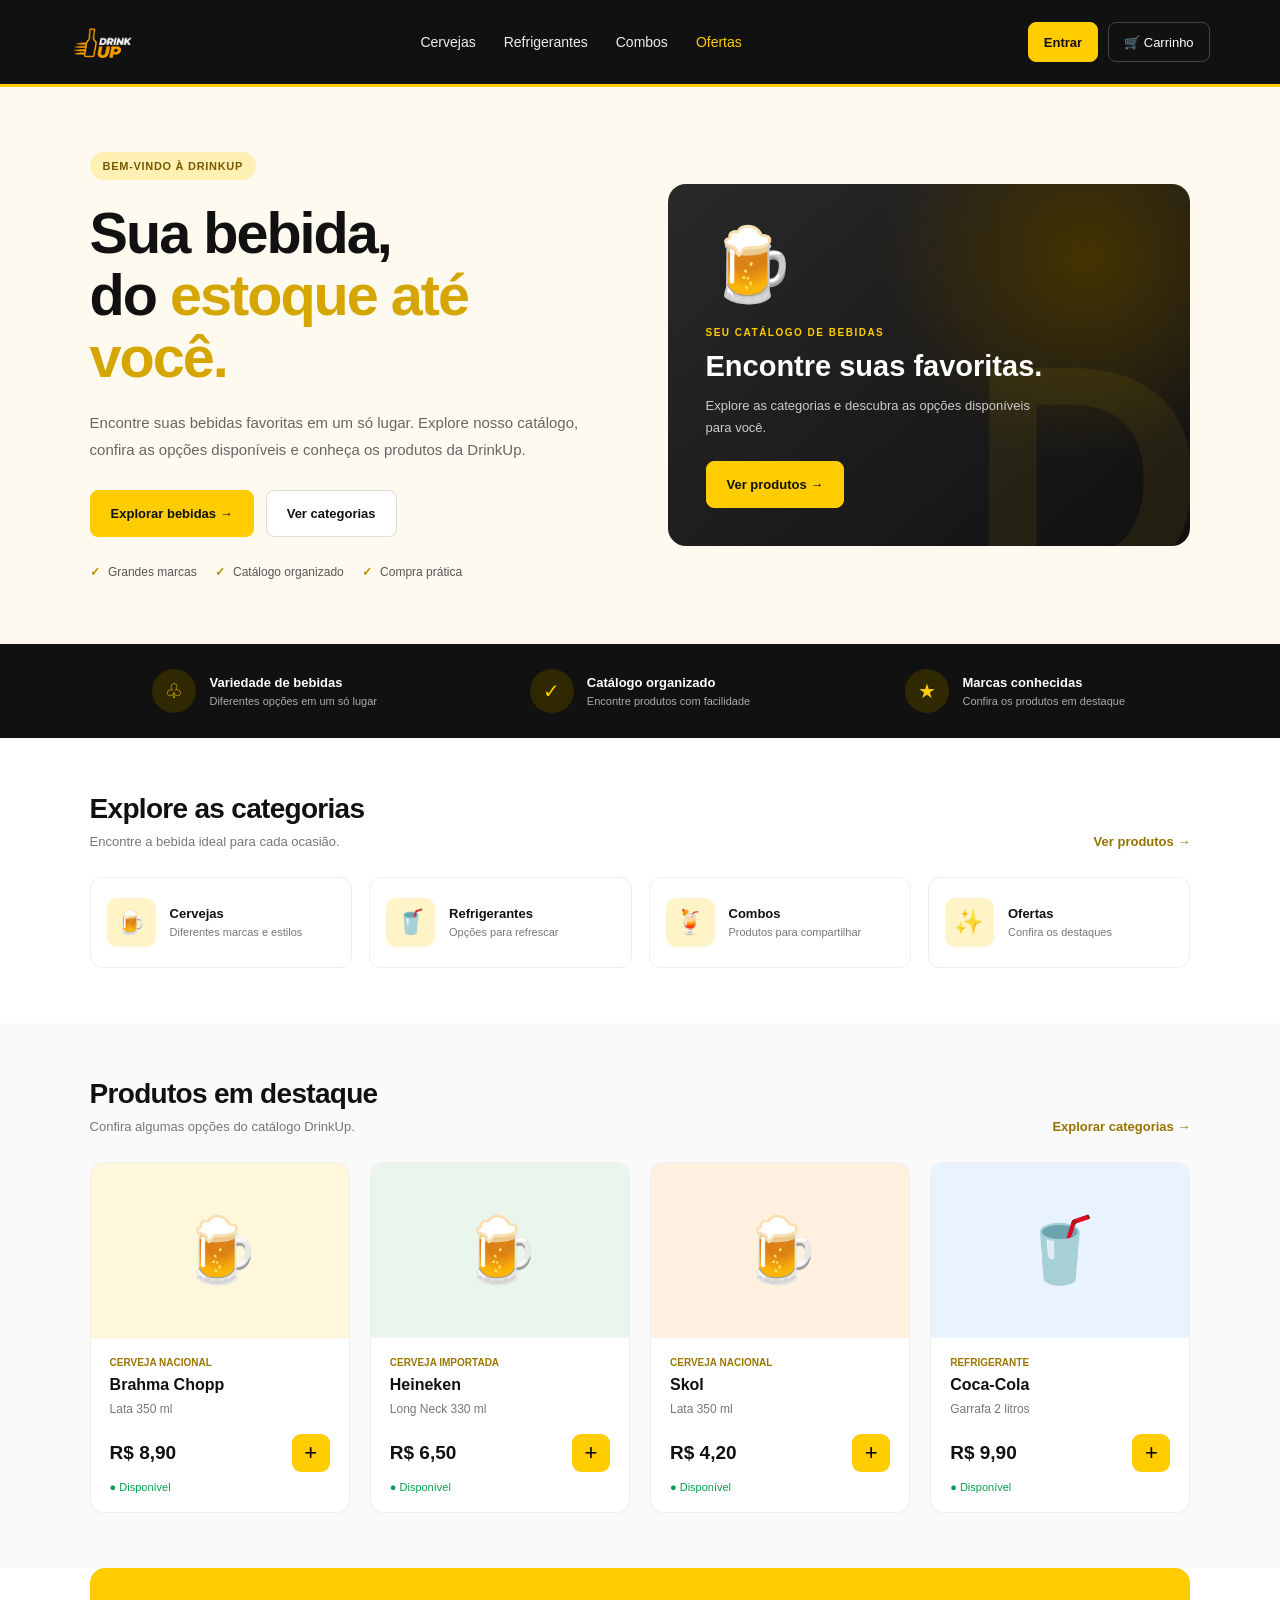
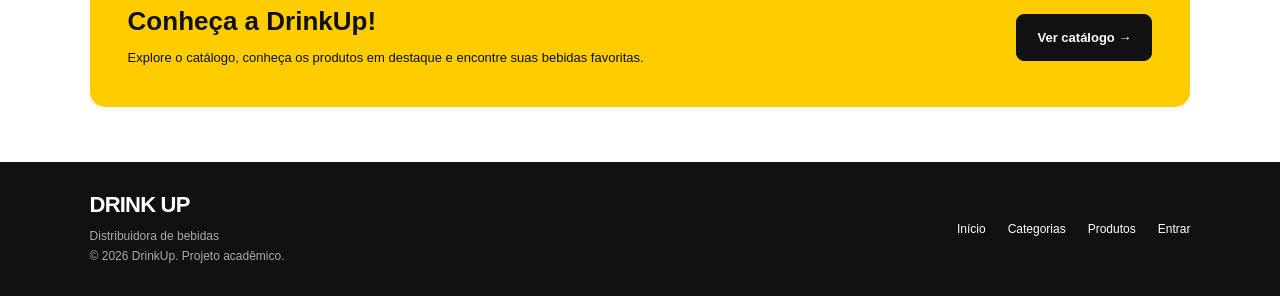
==== DrinkUp/src/main/webapp/index.html @ a0549a08 "Adição de páginas comuns para o usuário" ====
<!DOCTYPE html>
<html lang="pt-BR">
<head>
    <meta charset="UTF-8">
    <meta name="viewport" content="width=device-width, initial-scale=1.0">
    <title>DrinkUp | Distribuidora de Bebidas</title>

    <link rel="stylesheet" href="index.css">
</head>

<body>

    <!-- CABEÇALHO -->
    <header class="cabecalho">

        <a href="#inicio" class="logo" aria-label="Página inicial DrinkUp">
            <img src="imagensHtml/logoDrinkUp.png" alt="Logo Drink Up" class="logo-imagem">
        </a>

        <nav class="navegacao" aria-label="Menu principal">
            <a href="#categorias">Cervejas</a>
            <a href="#categorias">Refrigerantes</a>
            <a href="#produtos">Combos</a>
            <a href="#ofertas" class="destaque">Ofertas</a>
        </nav>

        <div class="acoes-cabecalho">
            <a href="paginaLogin.html" class="botao-cabecalho botao-login-cabecalho">Entrar</a>
            <a href="#carrinho" class="botao-cabecalho">🛒 Carrinho</a>
        </div>

    </header>

    <main class="conteudo-principal">

        <!-- APRESENTAÇÃO -->
        <section class="apresentacao" id="inicio">

            <div class="conteudo-apresentacao">
                <span class="selo-apresentacao">BEM-VINDO À DRINKUP</span>

                <h1>
                    Sua bebida,<br>
                    do <span>estoque até você.</span>
                </h1>

                <p class="descricao-apresentacao">
                    Encontre suas bebidas favoritas em um só lugar.
                    Explore nosso catálogo, confira as opções disponíveis
                    e conheça os produtos da DrinkUp.
                </p>

                <div class="acoes-apresentacao">
                    <a href="#produtos" class="botao-primario">
                        Explorar bebidas &rarr;
                    </a>

                    <a href="#categorias" class="botao-secundario">
                        Ver categorias
                    </a>
                </div>

                <div class="beneficios-apresentacao">
                    <span><strong>✓</strong> Grandes marcas</span>
                    <span><strong>✓</strong> Catálogo organizado</span>
                    <span><strong>✓</strong> Compra prática</span>
                </div>
            </div>

            <div class="visual-apresentacao">
                <div class="icone-visual">🍺</div>
                <span class="rotulo-visual">SEU CATÁLOGO DE BEBIDAS</span>
                <h2>Encontre suas favoritas.</h2>
                <p>
                    Explore as categorias e descubra as opções
                    disponíveis para você.
                </p>
                <a href="#produtos" class="botao-primario">
                    Ver produtos &rarr;
                </a>
            </div>

        </section>

        <!-- VANTAGENS -->
        <section class="vantagens" aria-label="Vantagens">
            <div class="item-vantagem">
                <div class="icone-vantagem">♧</div>
                <div>
                    <h3>Variedade de bebidas</h3>
                    <p>Diferentes opções em um só lugar</p>
                </div>
            </div>

            <div class="item-vantagem">
                <div class="icone-vantagem">✓</div>
                <div>
                    <h3>Catálogo organizado</h3>
                    <p>Encontre produtos com facilidade</p>
                </div>
            </div>

            <div class="item-vantagem">
                <div class="icone-vantagem">★</div>
                <div>
                    <h3>Marcas conhecidas</h3>
                    <p>Confira os produtos em destaque</p>
                </div>
            </div>
        </section>

        <!-- CATEGORIAS -->
        <section class="secao" id="categorias">

            <div class="cabecalho-secao">
                <div>
                    <h2>Explore as categorias</h2>
                    <p>Encontre a bebida ideal para cada ocasião.</p>
                </div>

                <a href="#produtos" class="link-secao">
                    Ver produtos &rarr;
                </a>
            </div>

            <div class="categorias">

                <a href="#produtos" class="cartao-categoria">
                    <div class="icone-categoria">🍺</div>
                    <div>
                        <h3>Cervejas</h3>
                        <p>Diferentes marcas e estilos</p>
                    </div>
                </a>

                <a href="#produtos" class="cartao-categoria">
                    <div class="icone-categoria">🥤</div>
                    <div>
                        <h3>Refrigerantes</h3>
                        <p>Opções para refrescar</p>
                    </div>
                </a>

                <a href="#produtos" class="cartao-categoria">
                    <div class="icone-categoria">🍹</div>
                    <div>
                        <h3>Combos</h3>
                        <p>Produtos para compartilhar</p>
                    </div>
                </a>

                <a href="#ofertas" class="cartao-categoria">
                    <div class="icone-categoria">✨</div>
                    <div>
                        <h3>Ofertas</h3>
                        <p>Confira os destaques</p>
                    </div>
                </a>

            </div>
        </section>

        <!-- PRODUTOS -->
        <section class="secao secao-produtos" id="produtos">

            <div class="cabecalho-secao">
                <div>
                    <h2>Produtos em destaque</h2>
                    <p>Confira algumas opções do catálogo DrinkUp.</p>
                </div>

                <a href="#categorias" class="link-secao">
                    Explorar categorias &rarr;
                </a>
            </div>

            <div class="produtos">

                <article class="cartao-produto">
                    <div class="imagem-produto">🍺</div>
                    <div class="info-produto">
                        <p class="categoria-produto">Cerveja nacional</p>
                        <h3>Brahma Chopp</h3>
                        <p class="descricao-produto">Lata 350 ml</p>
                        <div class="base-produto">
                            <span class="preco-produto">R$ 8,90</span>
                            <button class="botao-adicionar" type="button"
                                    aria-label="Adicionar Brahma ao carrinho">+</button>
                        </div>
                        <p class="estoque-produto">● Disponível</p>
                    </div>
                </article>

                <article class="cartao-produto">
                    <div class="imagem-produto">🍺</div>
                    <div class="info-produto">
                        <p class="categoria-produto">Cerveja importada</p>
                        <h3>Heineken</h3>
                        <p class="descricao-produto">Long Neck 330 ml</p>
                        <div class="base-produto">
                            <span class="preco-produto">R$ 6,50</span>
                            <button class="botao-adicionar" type="button"
                                    aria-label="Adicionar Heineken ao carrinho">+</button>
                        </div>
                        <p class="estoque-produto">● Disponível</p>
                    </div>
                </article>

                <article class="cartao-produto">
                    <div class="imagem-produto">🍺</div>
                    <div class="info-produto">
                        <p class="categoria-produto">Cerveja nacional</p>
                        <h3>Skol</h3>
                        <p class="descricao-produto">Lata 350 ml</p>
                        <div class="base-produto">
                            <span class="preco-produto">R$ 4,20</span>
                            <button class="botao-adicionar" type="button"
                                    aria-label="Adicionar Skol ao carrinho">+</button>
                        </div>
                        <p class="estoque-produto">● Disponível</p>
                    </div>
                </article>

                <article class="cartao-produto">
                    <div class="imagem-produto">🥤</div>
                    <div class="info-produto">
                        <p class="categoria-produto">Refrigerante</p>
                        <h3>Coca-Cola</h3>
                        <p class="descricao-produto">Garrafa 2 litros</p>
                        <div class="base-produto">
                            <span class="preco-produto">R$ 9,90</span>
                            <button class="botao-adicionar" type="button"
                                    aria-label="Adicionar Coca-Cola ao carrinho">+</button>
                        </div>
                        <p class="estoque-produto">● Disponível</p>
                    </div>
                </article>

            </div>
        </section>

        <!-- OFERTAS -->
        <section class="chamada-ofertas" id="ofertas">
            <div>
                <h2>Conheça a DrinkUp!</h2>
                <p>
                    Explore o catálogo, conheça os produtos em destaque
                    e encontre suas bebidas favoritas.
                </p>
            </div>

            <a href="#produtos" class="botao-primario">
                Ver catálogo &rarr;
            </a>
        </section>

    </main>

    <!-- RODAPÉ -->
    <footer class="rodape">

        <div>
            <div class="logo-nome">DRINK UP</div>
            <p class="descricao-rodape">
                Distribuidora de bebidas<br>
                &copy; 2026 DrinkUp. Projeto acadêmico.
            </p>
        </div>

        <nav class="links-rodape" aria-label="Links do rodapé">
            <a href="#inicio">Início</a>
            <a href="#categorias">Categorias</a>
            <a href="#produtos">Produtos</a>
            <a href="paginaLogin.html">Entrar</a>
        </nav>

    </footer>

</body>
</html>
---- DrinkUp/src/main/webapp/index.css ----
:root {
    --yellow: #ffcc00;
    --yellow-dark: #e8b600;
    --black: #111111;
    --gray: #777777;
    --light: #f7f7f7;
    --white: #ffffff;
    --green: #0a9d50;
}

* {
    margin: 0;
    padding: 0;
    box-sizing: border-box;
}

html {
    scroll-behavior: smooth;
}

body {
    font-family: Arial, Helvetica, sans-serif;
    color: var(--black);
    background: var(--white);
}

a {
    text-decoration: none;
    color: inherit;
}

button {
    font: inherit;
    cursor: pointer;
}

/* CABEÇALHO */

.cabecalho {
    min-height: 84px;
    padding: 10px 5.5%;
    background: var(--black);
    color: var(--white);
    display: flex;
    align-items: center;
    justify-content: space-between;
    gap: 24px;
    border-bottom: 3px solid var(--yellow);
}

.logo {
    display: flex;
    align-items: center;
    gap: 11px;
    flex-shrink: 0;
}

.logo-imagem {
    height: 64px;
    width: auto;
    object-fit: contain;
    display: block;
}

.logo-nome {
    font-size: 22px;
    font-weight: 900;
    letter-spacing: -.8px;
}

.navegacao {
    display: flex;
    align-items: center;
    gap: 28px;
}

.navegacao a {
    color: #eeeeee;
    font-size: 14px;
    transition: color .2s;
}

.navegacao a:hover,
.navegacao .destaque {
    color: var(--yellow);
}

.acoes-cabecalho {
    display: flex;
    align-items: center;
    gap: 10px;
}

.botao-cabecalho {
    display: inline-flex;
    align-items: center;
    justify-content: center;
    gap: 8px;
    min-height: 40px;
    padding: 0 15px;
    border: 1px solid #444444;
    border-radius: 8px;
    color: var(--white);
    font-size: 13px;
    white-space: nowrap;
    transition: .2s;
}

.botao-cabecalho:hover {
    border-color: var(--yellow);
    color: var(--yellow);
}

.botao-login-cabecalho {
    background: var(--yellow);
    border-color: var(--yellow);
    color: var(--black);
    font-weight: 800;
}

.botao-login-cabecalho:hover {
    background: var(--yellow-dark);
    color: var(--black);
}

/* BANNER PRINCIPAL / APRESENTAÇÃO */

.apresentacao {
    padding: 65px 7%;
    display: grid;
    grid-template-columns: 1fr 1fr;
    align-items: center;
    gap: 55px;
    background: #fffaf0;
}

.selo-apresentacao {
    display: inline-block;
    padding: 8px 13px;
    border-radius: 30px;
    background: #fff0b3;
    color: #785b00;
    font-size: 11px;
    font-weight: 800;
    letter-spacing: .7px;
    margin-bottom: 22px;
}

.apresentacao h1 {
    font-size: clamp(38px, 4.5vw, 60px);
    line-height: 1.08;
    letter-spacing: -2px;
    margin-bottom: 20px;
}

.apresentacao h1 span {
    color: #d6a600;
}

.descricao-apresentacao {
    max-width: 500px;
    color: #666666;
    font-size: 15px;
    line-height: 1.8;
    margin-bottom: 27px;
}

.acoes-apresentacao {
    display: flex;
    gap: 12px;
    flex-wrap: wrap;
}

.botao-primario,
.botao-secundario {
    min-height: 47px;
    padding: 0 20px;
    display: inline-flex;
    align-items: center;
    justify-content: center;
    border-radius: 8px;
    font-size: 13px;
    font-weight: 800;
    transition: .2s;
}

.botao-primario {
    background: var(--yellow);
    color: var(--black);
    border: 1px solid var(--yellow);
}

.botao-primario:hover {
    background: var(--yellow-dark);
    transform: translateY(-2px);
}

.botao-secundario {
    border: 1px solid #dddddd;
    background: var(--white);
}

.botao-secundario:hover {
    border-color: var(--black);
}

.beneficios-apresentacao {
    display: flex;
    flex-wrap: wrap;
    gap: 18px;
    margin-top: 28px;
}

.beneficios-apresentacao span {
    color: #555555;
    font-size: 12px;
}

.beneficios-apresentacao strong {
    color: #b58d00;
    margin-right: 5px;
}

.visual-apresentacao {
    min-height: 330px;
    padding: 38px;
    border-radius: 18px;
    background:
        radial-gradient(circle at 80% 20%, #443300 0, transparent 40%),
        linear-gradient(140deg, #292929, #101010);
    color: var(--white);
    display: flex;
    flex-direction: column;
    justify-content: center;
    align-items: flex-start;
    overflow: hidden;
    position: relative;
}

.visual-apresentacao::after {
    content: "D";
    position: absolute;
    right: -15px;
    bottom: -100px;
    font-size: 330px;
    font-weight: 900;
    line-height: 1;
    color: rgba(255, 204, 0, .07);
    pointer-events: none;
}

.visual-apresentacao > * {
    position: relative;
    z-index: 1;
}

.visual-apresentacao .icone-visual {
    font-size: 72px;
    margin-bottom: 20px;
}

.rotulo-visual {
    color: var(--yellow);
    font-size: 10px;
    font-weight: 800;
    letter-spacing: 1.5px;
    margin-bottom: 12px;
}

.visual-apresentacao h2 {
    font-size: 29px;
    margin-bottom: 12px;
}

.visual-apresentacao p {
    color: #cccccc;
    font-size: 13px;
    line-height: 1.7;
    margin-bottom: 22px;
    max-width: 350px;
}

/* VANTAGENS */

.vantagens {
    padding: 25px 7%;
    display: grid;
    grid-template-columns: repeat(3, 1fr);
    gap: 25px;
    background: var(--black);
    color: var(--white);
}

.item-vantagem {
    display: flex;
    justify-content: center;
    align-items: center;
    gap: 13px;
}

.icone-vantagem {
    display: grid;
    place-items: center;
    width: 44px;
    height: 44px;
    border-radius: 50%;
    background: #302800;
    color: var(--yellow);
    font-size: 20px;
    flex-shrink: 0;
}

.item-vantagem h3 {
    font-size: 13px;
    margin-bottom: 5px;
}

.item-vantagem p {
    color: #aaaaaa;
    font-size: 11px;
}

/* SEÇÕES GENÉRICAS */

.secao {
    padding: 55px 7%;
}

.cabecalho-secao {
    display: flex;
    justify-content: space-between;
    align-items: end;
    gap: 20px;
    margin-bottom: 28px;
}

.cabecalho-secao h2 {
    font-size: 28px;
    letter-spacing: -.7px;
}

.cabecalho-secao p {
    color: var(--gray);
    font-size: 13px;
    margin-top: 9px;
}

.link-secao {
    color: #967300;
    font-size: 13px;
    font-weight: 800;
    white-space: nowrap;
}

/* CATEGORIAS */

.categorias {
    display: grid;
    grid-template-columns: repeat(4, minmax(0, 1fr));
    gap: 17px;
}

.cartao-categoria {
    display: flex;
    align-items: center;
    gap: 14px;
    padding: 20px 16px;
    border: 1px solid #eeeeee;
    border-radius: 12px;
    transition: .2s;
}

.cartao-categoria:hover {
    border-color: var(--yellow);
    transform: translateY(-3px);
    box-shadow: 0 7px 20px rgba(0, 0, 0, .05);
}

.icone-categoria {
    width: 49px;
    height: 49px;
    display: grid;
    place-items: center;
    border-radius: 10px;
    background: #fff4c7;
    font-size: 24px;
    flex-shrink: 0;
}

.cartao-categoria h3 {
    font-size: 13px;
    margin-bottom: 5px;
}

.cartao-categoria p {
    font-size: 11px;
    color: var(--gray);
}

/* PRODUTOS */

.secao-produtos {
    background: #fafafa;
}

.produtos {
    display: grid;
    grid-template-columns: repeat(4, minmax(0, 1fr));
    gap: 20px;
}

.cartao-produto {
    border: 1px solid #eeeeee;
    border-radius: 13px;
    background: var(--white);
    overflow: hidden;
    transition: .2s;
}

.cartao-produto:hover {
    transform: translateY(-4px);
    box-shadow: 0 12px 25px rgba(0, 0, 0, .07);
}

.imagem-produto {
    height: 175px;
    display: grid;
    place-items: center;
    background: #fff7dc;
    font-size: 64px;
}

.cartao-produto:nth-child(2) .imagem-produto {
    background: #eaf6eb;
}

.cartao-produto:nth-child(3) .imagem-produto {
    background: #fff0df;
}

.cartao-produto:nth-child(4) .imagem-produto {
    background: #e8f3ff;
}

.info-produto {
    padding: 19px;
}

.categoria-produto {
    color: #9b7600;
    font-size: 10px;
    font-weight: 800;
    text-transform: uppercase;
    margin-bottom: 8px;
}

.info-produto h3 {
    font-size: 16px;
    margin-bottom: 8px;
}

.descricao-produto {
    color: var(--gray);
    font-size: 12px;
    margin-bottom: 18px;
}

.base-produto {
    display: flex;
    align-items: center;
    justify-content: space-between;
    gap: 10px;
}

.preco-produto {
    font-size: 19px;
    font-weight: 900;
}

.botao-adicionar {
    width: 38px;
    height: 38px;
    background: var(--yellow);
    border: none;
    border-radius: 9px;
    font-size: 22px;
}

.botao-adicionar:hover {
    background: var(--yellow-dark);
}

.estoque-produto {
    color: var(--green);
    font-size: 11px;
    margin-top: 9px;
}

/* CHAMADA FINAL / OFERTAS */

.chamada-ofertas {
    margin: 0 7% 55px;
    padding: 38px;
    border-radius: 15px;
    background: var(--yellow);
    display: flex;
    justify-content: space-between;
    align-items: center;
    gap: 25px;
}

.chamada-ofertas h2 {
    font-size: 26px;
    margin-bottom: 10px;
}

.chamada-ofertas p {
    max-width: 560px;
    font-size: 13px;
    line-height: 1.7;
}

.chamada-ofertas .botao-primario {
    background: var(--black);
    border-color: var(--black);
    color: var(--white);
    flex-shrink: 0;
}

.chamada-ofertas .botao-primario:hover {
    background: #333333;
}

/* RODAPÉ */

.rodape {
    padding: 30px 7%;
    background: var(--black);
    color: var(--white);
    display: flex;
    justify-content: space-between;
    align-items: center;
    flex-wrap: wrap;
    gap: 22px;
}

.descricao-rodape {
    color: #aaaaaa;
    font-size: 12px;
    margin-top: 8px;
    line-height: 1.7;
}

.links-rodape {
    display: flex;
    flex-wrap: wrap;
    gap: 22px;
    font-size: 12px;
}

.links-rodape a:hover {
    color: var(--yellow);
}

/* RESPONSIVIDADE */

@media (max-width: 1050px) {
    .cabecalho {
        padding-left: 4%;
        padding-right: 4%;
        flex-wrap: wrap;
    }

    .navegacao {
        gap: 16px;
    }

    .apresentacao {
        padding-left: 5%;
        padding-right: 5%;
        gap: 30px;
    }

    .categorias,
    .produtos {
        grid-template-columns: repeat(2, minmax(0, 1fr));
    }

    .secao {
        padding-left: 5%;
        padding-right: 5%;
    }
}

@media (max-width: 720px) {
    .cabecalho {
        gap: 15px;
    }

    .logo-imagem {
        height: 50px;
    }

    .navegacao {
        order: 3;
        width: 100%;
        overflow-x: auto;
        padding: 7px 0;
    }

    .acoes-cabecalho {
        margin-left: auto;
    }

    .botao-cabecalho {
        padding: 0 10px;
        font-size: 12px;
    }

    .apresentacao {
        grid-template-columns: 1fr;
        padding: 40px 5%;
    }

    .apresentacao h1 {
        font-size: 43px;
    }

    .visual-apresentacao {
        min-height: 280px;
        padding: 27px;
    }

    .visual-apresentacao h2 {
        font-size: 25px;
    }

    .vantagens {
        grid-template-columns: 1fr;
        padding: 25px 7%;
        gap: 20px;
    }

    .item-vantagem {
        justify-content: flex-start;
    }

    .secao {
        padding: 42px 5%;
    }

    .cabecalho-secao {
        align-items: flex-start;
        flex-direction: column;
    }

    .categorias,
    .produtos {
        grid-template-columns: 1fr;
    }

    .cartao-categoria {
        padding: 17px;
    }

    .imagem-produto {
        height: 150px;
    }

    .chamada-ofertas {
        margin: 0 5% 40px;
        padding: 27px;
        align-items: flex-start;
        flex-direction: column;
    }

    .chamada-ofertas h2 {
        font-size: 23px;
    }

    .rodape {
        padding: 30px 5%;
        align-items: flex-start;
        flex-direction: column;
    }
}
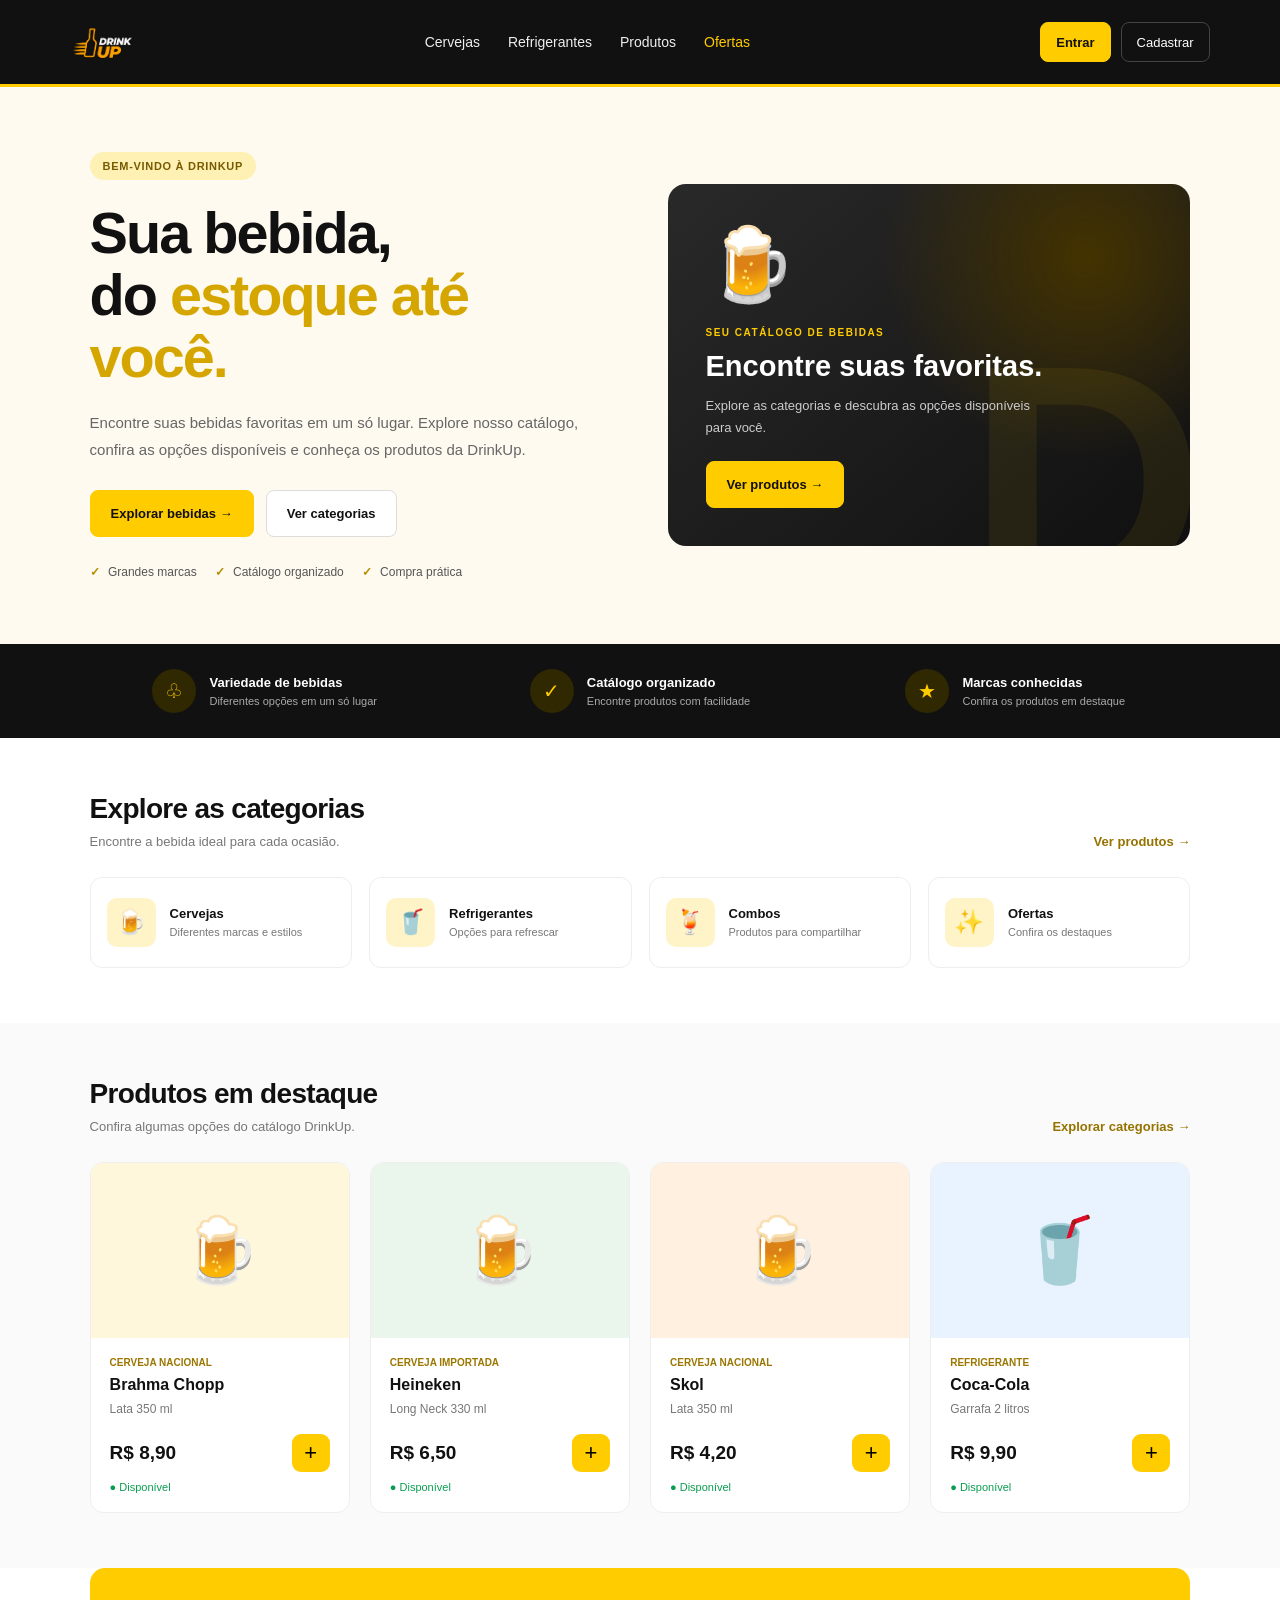
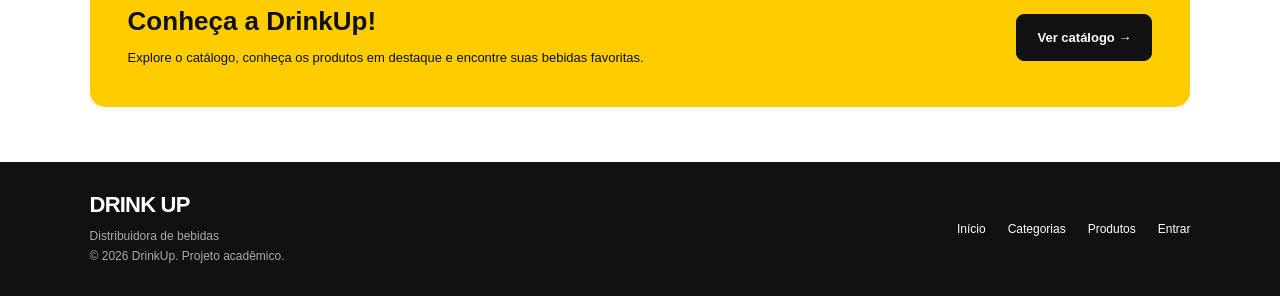
==== commit 4d464b81: "arrumando o usuario e adicionando paginas html" ====
--- a/DrinkUp/src/main/webapp/index.html
+++ b/DrinkUp/src/main/webapp/index.html
@@ -20,14 +20,11 @@
         <nav class="navegacao" aria-label="Menu principal">
             <a href="#categorias">Cervejas</a>
             <a href="#categorias">Refrigerantes</a>
-            <a href="#produtos">Combos</a>
+            <a href="listaProdutos.html">Produtos</a>
             <a href="#ofertas" class="destaque">Ofertas</a>
         </nav>
 
-        <div class="acoes-cabecalho">
-            <a href="paginaLogin.html" class="botao-cabecalho botao-login-cabecalho">Entrar</a>
-            <a href="#carrinho" class="botao-cabecalho">🛒 Carrinho</a>
-        </div>
+        <div class="acoes-cabecalho"></div>
 
     </header>
 
@@ -276,5 +273,7 @@
 
     </footer>
 
+<script src="shared/auth.js"></script>
+<script>renderHeader();</script>
 </body>
 </html>
--- a/DrinkUp/src/main/webapp/index.css
+++ b/DrinkUp/src/main/webapp/index.css
@@ -684,3 +684,26 @@
         flex-direction: column;
     }
 }
+
+/* HEADER DINÂMICO — estados de botão extras */
+.botao-admin-cabecalho {
+    background: #2d2d2d;
+    border-color: var(--yellow);
+    color: var(--yellow);
+    font-weight: 800;
+}
+
+.botao-sair {
+    background: transparent;
+    border: 1px solid #555;
+    color: #ccc;
+    border-radius: 8px;
+    padding: 0 12px;
+    min-height: 40px;
+    font-size: 13px;
+    cursor: pointer;
+    transition: .2s;
+    white-space: nowrap;
+}
+
+.botao-sair:hover { border-color: #ff6b6b; color: #ff6b6b; }
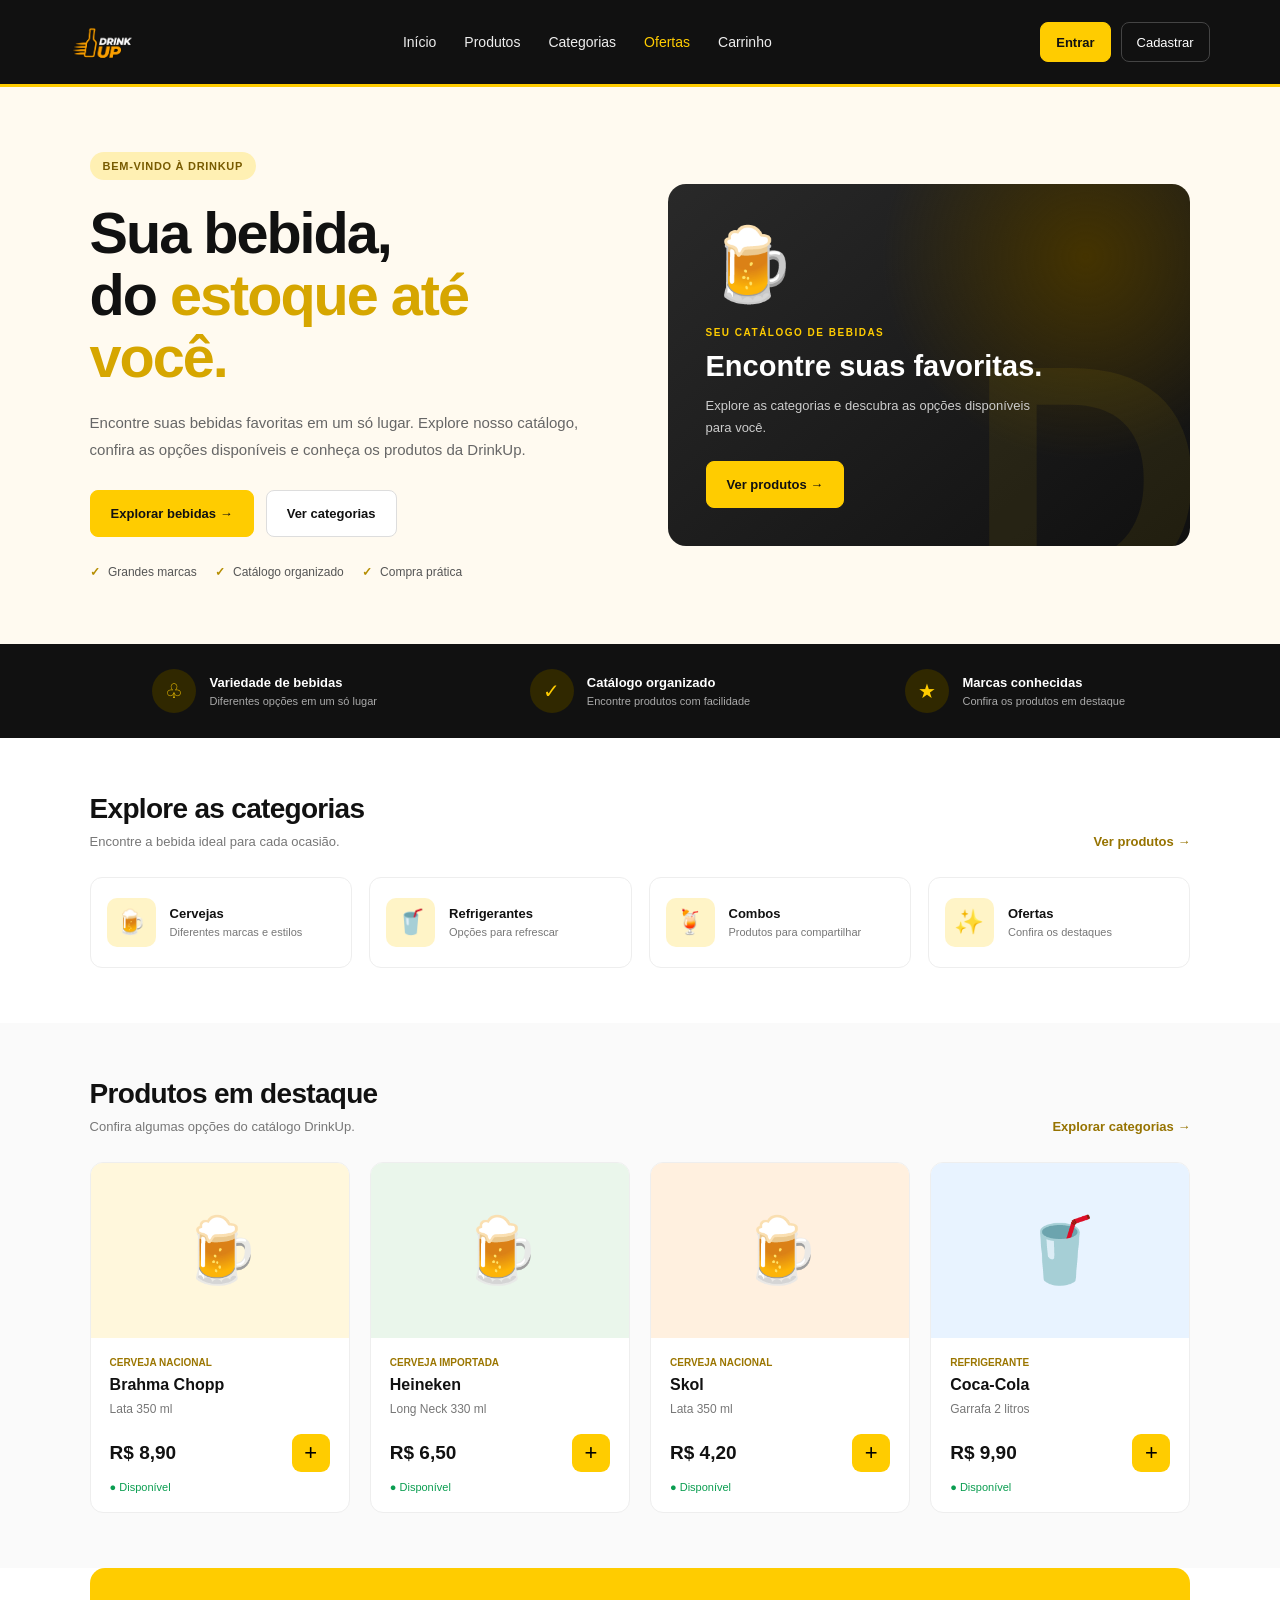
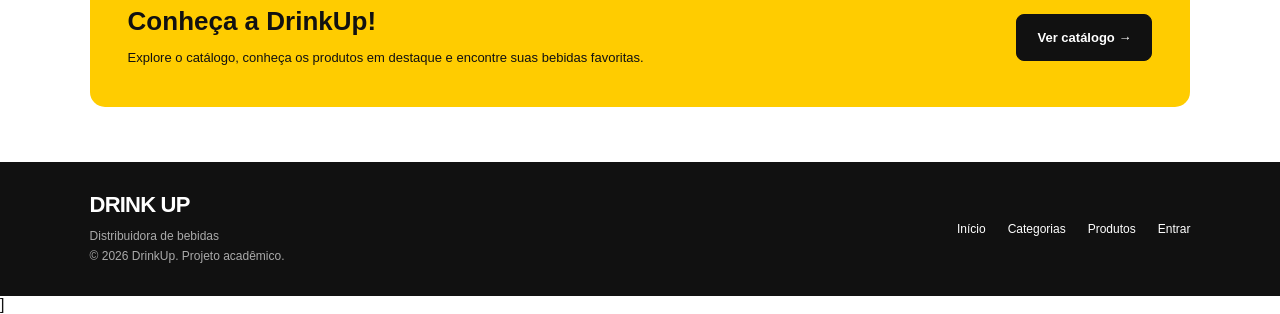
==== commit d2827a08: "Adição de menu compartilhado nas páginas do site" ====
--- a/DrinkUp/src/main/webapp/index.html
+++ b/DrinkUp/src/main/webapp/index.html
@@ -17,12 +17,7 @@
             <img src="imagensHtml/logoDrinkUp.png" alt="Logo Drink Up" class="logo-imagem">
         </a>
 
-        <nav class="navegacao" aria-label="Menu principal">
-            <a href="#categorias">Cervejas</a>
-            <a href="#categorias">Refrigerantes</a>
-            <a href="listaProdutos.html">Produtos</a>
-            <a href="#ofertas" class="destaque">Ofertas</a>
-        </nav>
+        <nav class="navegacao" aria-label="Menu principal"></nav>
 
         <div class="acoes-cabecalho"></div>
 
@@ -274,6 +269,7 @@
     </footer>
 
 <script src="shared/auth.js"></script>
-<script>renderHeader();</script>
+<script>renderHeader();</script>]
+    <script src="shared/menu.js"></script>
 </body>
 </html>
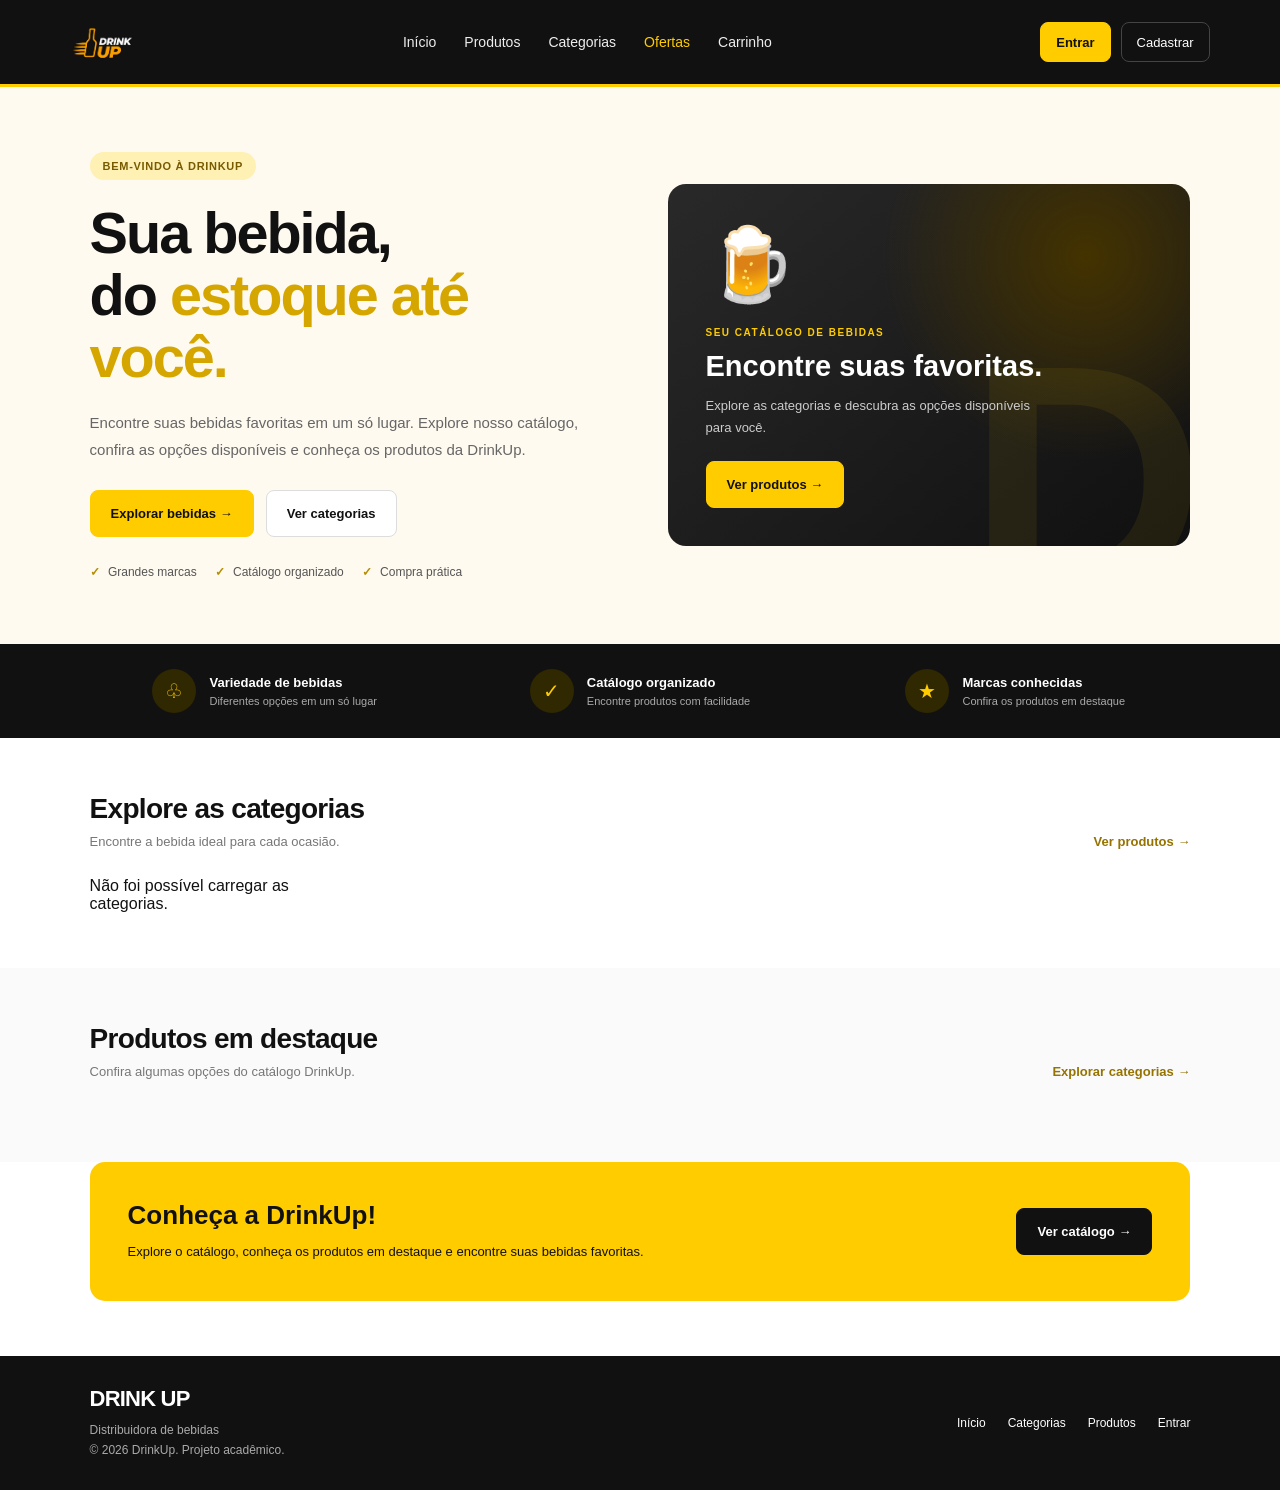
==== commit 4e7ded93: "Alteraçao do banco de dados e suas ligaçoes com as paginas" ====
--- a/DrinkUp/src/main/webapp/index.html
+++ b/DrinkUp/src/main/webapp/index.html
@@ -115,40 +115,8 @@
                 </a>
             </div>
 
-            <div class="categorias">
-
-                <a href="#produtos" class="cartao-categoria">
-                    <div class="icone-categoria">🍺</div>
-                    <div>
-                        <h3>Cervejas</h3>
-                        <p>Diferentes marcas e estilos</p>
-                    </div>
-                </a>
-
-                <a href="#produtos" class="cartao-categoria">
-                    <div class="icone-categoria">🥤</div>
-                    <div>
-                        <h3>Refrigerantes</h3>
-                        <p>Opções para refrescar</p>
-                    </div>
-                </a>
-
-                <a href="#produtos" class="cartao-categoria">
-                    <div class="icone-categoria">🍹</div>
-                    <div>
-                        <h3>Combos</h3>
-                        <p>Produtos para compartilhar</p>
-                    </div>
-                </a>
-
-                <a href="#ofertas" class="cartao-categoria">
-                    <div class="icone-categoria">✨</div>
-                    <div>
-                        <h3>Ofertas</h3>
-                        <p>Confira os destaques</p>
-                    </div>
-                </a>
-
+            <div class="categorias" id="listaCategorias">
+                <!-- preenchido pelo JS com as categorias do banco -->
             </div>
         </section>
 
@@ -166,68 +134,8 @@
                 </a>
             </div>
 
-            <div class="produtos">
-
-                <article class="cartao-produto">
-                    <div class="imagem-produto">🍺</div>
-                    <div class="info-produto">
-                        <p class="categoria-produto">Cerveja nacional</p>
-                        <h3>Brahma Chopp</h3>
-                        <p class="descricao-produto">Lata 350 ml</p>
-                        <div class="base-produto">
-                            <span class="preco-produto">R$ 8,90</span>
-                            <button class="botao-adicionar" type="button"
-                                    aria-label="Adicionar Brahma ao carrinho">+</button>
-                        </div>
-                        <p class="estoque-produto">● Disponível</p>
-                    </div>
-                </article>
-
-                <article class="cartao-produto">
-                    <div class="imagem-produto">🍺</div>
-                    <div class="info-produto">
-                        <p class="categoria-produto">Cerveja importada</p>
-                        <h3>Heineken</h3>
-                        <p class="descricao-produto">Long Neck 330 ml</p>
-                        <div class="base-produto">
-                            <span class="preco-produto">R$ 6,50</span>
-                            <button class="botao-adicionar" type="button"
-                                    aria-label="Adicionar Heineken ao carrinho">+</button>
-                        </div>
-                        <p class="estoque-produto">● Disponível</p>
-                    </div>
-                </article>
-
-                <article class="cartao-produto">
-                    <div class="imagem-produto">🍺</div>
-                    <div class="info-produto">
-                        <p class="categoria-produto">Cerveja nacional</p>
-                        <h3>Skol</h3>
-                        <p class="descricao-produto">Lata 350 ml</p>
-                        <div class="base-produto">
-                            <span class="preco-produto">R$ 4,20</span>
-                            <button class="botao-adicionar" type="button"
-                                    aria-label="Adicionar Skol ao carrinho">+</button>
-                        </div>
-                        <p class="estoque-produto">● Disponível</p>
-                    </div>
-                </article>
-
-                <article class="cartao-produto">
-                    <div class="imagem-produto">🥤</div>
-                    <div class="info-produto">
-                        <p class="categoria-produto">Refrigerante</p>
-                        <h3>Coca-Cola</h3>
-                        <p class="descricao-produto">Garrafa 2 litros</p>
-                        <div class="base-produto">
-                            <span class="preco-produto">R$ 9,90</span>
-                            <button class="botao-adicionar" type="button"
-                                    aria-label="Adicionar Coca-Cola ao carrinho">+</button>
-                        </div>
-                        <p class="estoque-produto">● Disponível</p>
-                    </div>
-                </article>
-
+            <div class="produtos" id="listaProdutosDestaque">
+                <!-- preenchido pelo JS com os produtos do banco -->
             </div>
         </section>
 
@@ -269,7 +177,67 @@
     </footer>
 
 <script src="shared/auth.js"></script>
-<script>renderHeader();</script>]
+<script>
+    renderHeader();
+
+    function esc(t) {
+        const d = document.createElement('div');
+        d.textContent = t == null ? '' : t;
+        return d.innerHTML;
+    }
+
+    function fmt(v) { return 'R$ ' + Number(v).toFixed(2).replace('.', ','); }
+
+    async function carregarHome() {
+        const [categorias, produtos] = await Promise.all([
+            fetch('api/categorias').then(r => r.json()),
+            fetch('api/produtos').then(r => r.json())
+        ]);
+
+        document.getElementById('listaCategorias').innerHTML = categorias.map(c => {
+            const qtd = produtos.filter(p => p.idCategoria === c.id).length;
+            return `
+            <a href="produtos" class="cartao-categoria">
+                <div class="icone-categoria">${esc(c.icone)}</div>
+                <div>
+                    <h3>${esc(c.nome)}</h3>
+                    <p>${qtd} ${qtd === 1 ? 'produto' : 'produtos'}</p>
+                </div>
+            </a>`;
+        }).join('');
+
+        // Destaques: os 4 produtos com mais estoque disponível.
+        const destaques = produtos.filter(p => p.estoque > 0)
+            .sort((a, b) => b.estoque - a.estoque).slice(0, 4);
+
+        document.getElementById('listaProdutosDestaque').innerHTML = destaques.map(p => `
+            <article class="cartao-produto">
+                <div class="imagem-produto">${p.imagem ? `<img class="foto-produto" src="${esc(p.imagem)}" alt="${esc(p.nome)}" loading="lazy">` : esc(p.icone)}</div>
+                <div class="info-produto">
+                    <p class="categoria-produto">${esc(p.categoria)}</p>
+                    <h3>${esc(p.nome)}</h3>
+                    <p class="descricao-produto">${p.volumeML} ml</p>
+                    <div class="base-produto">
+                        <span class="preco-produto">${fmt(p.preco)}</span>
+                        <button class="botao-adicionar" type="button" data-id="${p.id}"
+                                aria-label="Adicionar ${esc(p.nome)} ao carrinho">+</button>
+                    </div>
+                    <p class="estoque-produto">● Disponível</p>
+                </div>
+            </article>`).join('');
+
+        document.querySelectorAll('#listaProdutosDestaque .botao-adicionar').forEach(btn => {
+            btn.addEventListener('click', () => {
+                const p = destaques.find(x => x.id === Number(btn.dataset.id));
+                Carrinho.adicionar({ id: p.id, nome: p.nome, preco: p.preco, icone: p.icone, imagem: p.imagem });
+            });
+        });
+    }
+
+    carregarHome().catch(() => {
+        document.getElementById('listaCategorias').textContent = 'Não foi possível carregar as categorias.';
+    });
+</script>
     <script src="shared/menu.js"></script>
 </body>
 </html>
--- a/DrinkUp/src/main/webapp/index.css
+++ b/DrinkUp/src/main/webapp/index.css
@@ -707,3 +707,10 @@
 }
 
 .botao-sair:hover { border-color: #ff6b6b; color: #ff6b6b; }
+
+.imagem-produto .foto-produto {
+    width: 100%;
+    height: 100%;
+    object-fit: contain;
+    padding: 12px;
+}
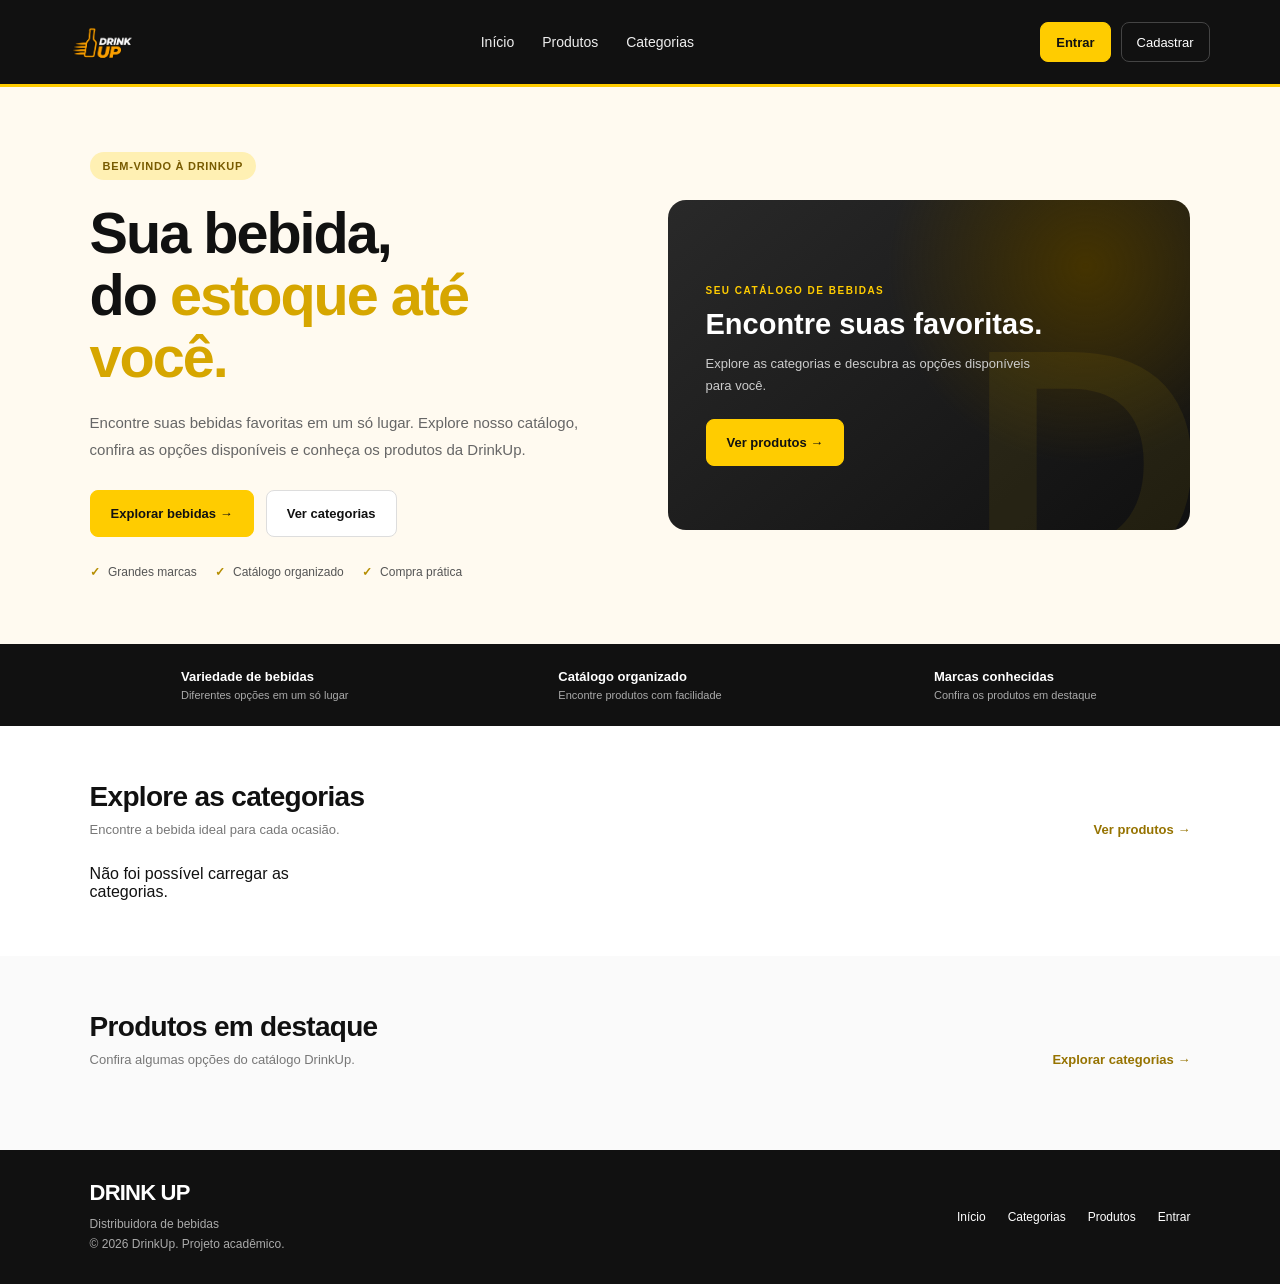
==== commit d8b31ea1: "alteraçoes finais no front" ====
--- a/DrinkUp/src/main/webapp/index.html
+++ b/DrinkUp/src/main/webapp/index.html
@@ -43,7 +43,7 @@
                 </p>
 
                 <div class="acoes-apresentacao">
-                    <a href="#produtos" class="botao-primario">
+                    <a href="listaProdutos.html" class="botao-primario">
                         Explorar bebidas &rarr;
                     </a>
 
@@ -60,14 +60,14 @@
             </div>
 
             <div class="visual-apresentacao">
-                <div class="icone-visual">🍺</div>
+                <div class="icone-visual"></div>
                 <span class="rotulo-visual">SEU CATÁLOGO DE BEBIDAS</span>
                 <h2>Encontre suas favoritas.</h2>
                 <p>
                     Explore as categorias e descubra as opções
                     disponíveis para você.
                 </p>
-                <a href="#produtos" class="botao-primario">
+                <a href="listaProdutos.html" class="botao-primario">
                     Ver produtos &rarr;
                 </a>
             </div>
@@ -77,7 +77,6 @@
         <!-- VANTAGENS -->
         <section class="vantagens" aria-label="Vantagens">
             <div class="item-vantagem">
-                <div class="icone-vantagem">♧</div>
                 <div>
                     <h3>Variedade de bebidas</h3>
                     <p>Diferentes opções em um só lugar</p>
@@ -85,7 +84,6 @@
             </div>
 
             <div class="item-vantagem">
-                <div class="icone-vantagem">✓</div>
                 <div>
                     <h3>Catálogo organizado</h3>
                     <p>Encontre produtos com facilidade</p>
@@ -93,7 +91,6 @@
             </div>
 
             <div class="item-vantagem">
-                <div class="icone-vantagem">★</div>
                 <div>
                     <h3>Marcas conhecidas</h3>
                     <p>Confira os produtos em destaque</p>
@@ -110,7 +107,7 @@
                     <p>Encontre a bebida ideal para cada ocasião.</p>
                 </div>
 
-                <a href="#produtos" class="link-secao">
+                <a href="listaProdutos.html" class="link-secao">
                     Ver produtos &rarr;
                 </a>
             </div>
@@ -137,21 +134,6 @@
             <div class="produtos" id="listaProdutosDestaque">
                 <!-- preenchido pelo JS com os produtos do banco -->
             </div>
-        </section>
-
-        <!-- OFERTAS -->
-        <section class="chamada-ofertas" id="ofertas">
-            <div>
-                <h2>Conheça a DrinkUp!</h2>
-                <p>
-                    Explore o catálogo, conheça os produtos em destaque
-                    e encontre suas bebidas favoritas.
-                </p>
-            </div>
-
-            <a href="#produtos" class="botao-primario">
-                Ver catálogo &rarr;
-            </a>
         </section>
 
     </main>
@@ -170,7 +152,7 @@
         <nav class="links-rodape" aria-label="Links do rodapé">
             <a href="#inicio">Início</a>
             <a href="#categorias">Categorias</a>
-            <a href="#produtos">Produtos</a>
+            <a href="listaProdutos.html">Produtos</a>
             <a href="paginaLogin.html">Entrar</a>
         </nav>
 
--- a/DrinkUp/src/main/webapp/index.css
+++ b/DrinkUp/src/main/webapp/index.css
@@ -425,7 +425,11 @@
 .imagem-produto {
     height: 175px;
     display: grid;
+    /* trilhas fixas: sem isso a linha do grid cresce com a altura natural da foto */
+    grid-template-rows: minmax(0, 1fr);
+    grid-template-columns: minmax(0, 1fr);
     place-items: center;
+    overflow: hidden;
     background: #fff7dc;
     font-size: 64px;
 }
@@ -496,41 +500,6 @@
     margin-top: 9px;
 }
 
-/* CHAMADA FINAL / OFERTAS */
-
-.chamada-ofertas {
-    margin: 0 7% 55px;
-    padding: 38px;
-    border-radius: 15px;
-    background: var(--yellow);
-    display: flex;
-    justify-content: space-between;
-    align-items: center;
-    gap: 25px;
-}
-
-.chamada-ofertas h2 {
-    font-size: 26px;
-    margin-bottom: 10px;
-}
-
-.chamada-ofertas p {
-    max-width: 560px;
-    font-size: 13px;
-    line-height: 1.7;
-}
-
-.chamada-ofertas .botao-primario {
-    background: var(--black);
-    border-color: var(--black);
-    color: var(--white);
-    flex-shrink: 0;
-}
-
-.chamada-ofertas .botao-primario:hover {
-    background: #333333;
-}
-
 /* RODAPÉ */
 
 .rodape {
@@ -665,17 +634,6 @@
 
     .imagem-produto {
         height: 150px;
-    }
-
-    .chamada-ofertas {
-        margin: 0 5% 40px;
-        padding: 27px;
-        align-items: flex-start;
-        flex-direction: column;
-    }
-
-    .chamada-ofertas h2 {
-        font-size: 23px;
     }
 
     .rodape {
@@ -709,8 +667,10 @@
 .botao-sair:hover { border-color: #ff6b6b; color: #ff6b6b; }
 
 .imagem-produto .foto-produto {
+    display: block;
     width: 100%;
     height: 100%;
+    min-height: 0;
     object-fit: contain;
     padding: 12px;
 }
